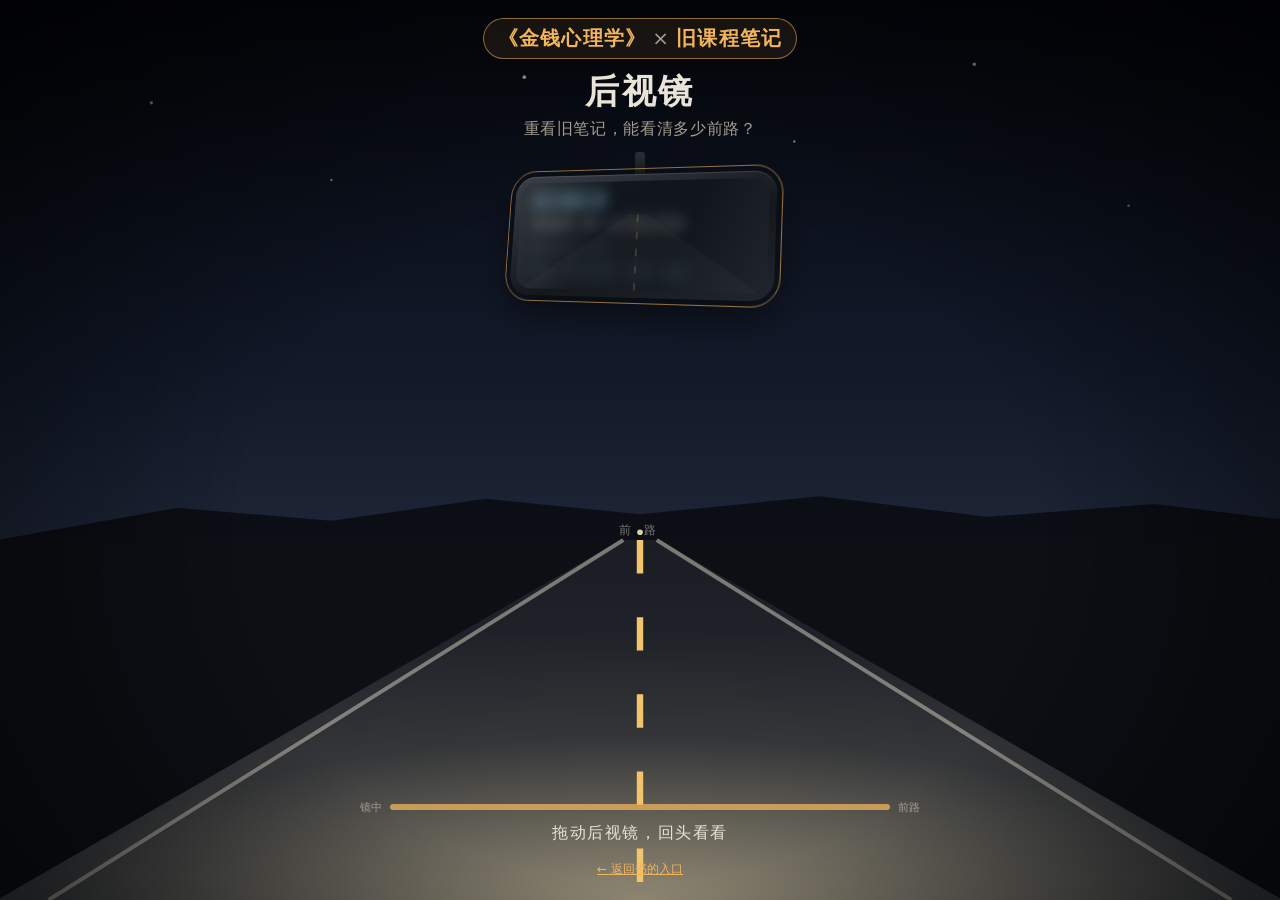
==== rearview.html @ bd825a44 "Publish reading atlas prototype" ====
<!-- File: rearview.html -->
<!DOCTYPE html>
<html lang="zh-CN" class="rearview-page">
<head>
<meta charset="UTF-8">
<meta name="viewport" content="width=device-width, initial-scale=1, viewport-fit=cover">
<title>后视镜｜《金钱心理学》× 旧课程笔记</title>
<style>
  :root {
    --ink: #e9e4d8;
    --ink-dim: #a39d90;
    --amber: #f2b45c;
    --cyan: #8fd3e8;
    --rose: #e79a8f;
    --glass: rgba(20, 26, 34, 0.92);
    --mirror-w: 280px;
    --mirror-h: 124px;
  }

  * {
    box-sizing: border-box;
    margin: 0;
    padding: 0;
  }

  html,
  body {
    height: 100%;
    background: #05070b;
    color: var(--ink);
    font-family: "PingFang SC", "Hiragino Sans GB", "Noto Sans SC", "Microsoft YaHei", system-ui, sans-serif;
    overflow: hidden;
    -webkit-font-smoothing: antialiased;
  }

  .stage {
    position: relative;
    width: 100%;
    height: 100vh;
    height: 100dvh;
    overflow: hidden;
    user-select: none;
    -webkit-user-select: none;
  }

  /* ---------- 夜路 ---------- */
  .road {
    position: absolute;
    inset: 0;
    will-change: filter;
  }

  .road svg {
    width: 100%;
    height: 100%;
    display: block;
  }

  .dash {
    stroke-dasharray: 26 34;
    animation: drive 1.4s linear infinite;
  }

  @keyframes drive {
    to {
      stroke-dashoffset: -60;
    }
  }

  .fog {
    position: absolute;
    inset: 0;
    background:
      radial-gradient(ellipse at 50% 55%, rgba(60, 70, 85, 0.0) 0%, rgba(10, 12, 18, 0.85) 70%),
      linear-gradient(to bottom, rgba(8, 10, 14, 0.6), rgba(8, 10, 14, 0.9));
    opacity: 0;
    pointer-events: none;
  }

  .vignette {
    position: absolute;
    inset: 0;
    pointer-events: none;
    background: radial-gradient(ellipse at 50% 60%, transparent 45%, rgba(0, 0, 0, 0.75) 100%);
  }

  .road-label {
    position: absolute;
    left: 50%;
    top: 58%;
    transform: translateX(-50%);
    font-size: 12px;
    letter-spacing: 0.4em;
    color: rgba(233, 228, 216, 0.55);
    pointer-events: none;
  }

  /* ---------- 标题 ---------- */
  .title {
    position: absolute;
    top: max(18px, env(safe-area-inset-top));
    left: 0;
    right: 0;
    text-align: center;
    padding: 0 16px;
    pointer-events: none;
    z-index: 3;
  }

  .kicker {
    display: inline-block;
    font-size: clamp(15px, 3.6vw, 20px);
    font-weight: 700;
    letter-spacing: 0.06em;
    padding: 6px 14px;
    border: 1px solid rgba(242, 180, 92, 0.55);
    border-radius: 999px;
    color: var(--amber);
    background: rgba(242, 180, 92, 0.08);
  }

  .kicker .x {
    color: var(--ink-dim);
    margin: 0 0.3em;
    font-weight: 400;
  }

  .title h1 {
    margin-top: 10px;
    font-size: clamp(22px, 5.4vw, 34px);
    font-weight: 700;
    letter-spacing: 0.08em;
  }

  .title h1 span {
    display: block;
    margin-top: 4px;
    font-size: clamp(13px, 3.2vw, 16px);
    font-weight: 400;
    letter-spacing: 0.04em;
    color: var(--ink-dim);
  }

  /* ---------- 后视镜 ---------- */
  .mount {
    position: absolute;
    left: 50%;
    top: 0;
    width: var(--mirror-w);
    height: var(--mirror-h);
    margin-left: calc(var(--mirror-w) / -2);
    perspective: 900px;
    z-index: 4;
  }

  .stem {
    position: absolute;
    left: 50%;
    top: -22px;
    width: 10px;
    height: 26px;
    margin-left: -5px;
    background: linear-gradient(#2a2f37, #15181d);
    border-radius: 3px;
  }

  .mirror {
    position: absolute;
    inset: 0;
    border-radius: 22px;
    padding: 7px;
    background: linear-gradient(160deg, #3a3f48, #14171c 60%, #22262d);
    box-shadow:
      0 14px 40px rgba(0, 0, 0, 0.6),
      inset 0 1px 0 rgba(255, 255, 255, 0.12);
    transform-origin: 50% 0%;
    cursor: grab;
    touch-action: none;
    outline: none;
    will-change: transform;
  }

  .mirror:active {
    cursor: grabbing;
  }

  .mirror:focus-visible {
    box-shadow:
      0 0 0 3px rgba(143, 211, 232, 0.7),
      0 14px 40px rgba(0, 0, 0, 0.6);
  }

  .mirror.invite::after {
    content: "";
    position: absolute;
    inset: -6px;
    border-radius: 28px;
    border: 1px solid rgba(242, 180, 92, 0.6);
    animation: halo 2.2s ease-in-out infinite;
    pointer-events: none;
  }

  @keyframes halo {
    0%, 100% {
      opacity: 0.15;
      transform: scale(1);
    }
    50% {
      opacity: 0.85;
      transform: scale(1.04);
    }
  }

  .glass {
    position: relative;
    width: 100%;
    height: 100%;
    border-radius: 16px;
    overflow: hidden;
    background: var(--glass);
  }

  .reflection {
    position: absolute;
    inset: 0;
    opacity: 0.55;
  }

  .reflection svg {
    width: 100%;
    height: 100%;
    display: block;
  }

  .note {
    position: absolute;
    inset: 0;
    padding: 10px 14px;
    display: flex;
    flex-direction: column;
    justify-content: center;
    gap: 6px;
    will-change: filter, opacity;
  }

  .tag {
    display: inline-block;
    align-self: flex-start;
    font-size: 10px;
    line-height: 1;
    letter-spacing: 0.12em;
    padding: 4px 7px;
    border-radius: 4px;
    font-weight: 700;
  }

  .tag.note-tag {
    color: #0d1117;
    background: var(--cyan);
  }

  .tag.judge-tag {
    color: #0d1117;
    background: var(--rose);
  }

  .tag.book-tag {
    color: #0d1117;
    background: var(--amber);
  }

  .note .line1 {
    font-size: 16px;
    font-weight: 700;
    letter-spacing: 0.04em;
  }

  .note .line2 {
    font-size: 10.5px;
    color: var(--ink-dim);
  }

  .chips {
    display: flex;
    flex-wrap: wrap;
    gap: 4px;
  }

  .chips span {
    font-size: 10px;
    padding: 2px 6px;
    border-radius: 999px;
    border: 1px solid rgba(143, 211, 232, 0.5);
    color: var(--cyan);
  }

  .glare {
    position: absolute;
    inset: 0;
    background: linear-gradient(115deg, rgba(255, 255, 255, 0.14) 0%, transparent 35%, transparent 65%, rgba(255, 255, 255, 0.06) 100%);
    pointer-events: none;
  }

  /* ---------- 底部区域 ---------- */
  .dock {
    position: absolute;
    left: 0;
    right: 0;
    bottom: max(16px, env(safe-area-inset-bottom));
    display: flex;
    flex-direction: column;
    align-items: center;
    gap: 10px;
    padding: 0 16px;
    z-index: 5;
    pointer-events: none;
  }

  .card {
    width: min(560px, 100%);
    padding: 12px 14px;
    border-radius: 12px;
    background: rgba(12, 15, 20, 0.78);
    border: 1px solid rgba(255, 255, 255, 0.08);
    backdrop-filter: blur(6px);
    -webkit-backdrop-filter: blur(6px);
    display: flex;
    flex-direction: column;
    gap: 6px;
    opacity: 0;
    transform: translateY(6px);
    transition: opacity 0.35s ease, transform 0.35s ease;
  }

  .card p {
    font-size: clamp(13px, 3.4vw, 15px);
    line-height: 1.6;
  }

  .card small {
    font-size: 11px;
    color: var(--ink-dim);
  }

  .card.show {
    opacity: 1;
    transform: none;
  }

  .controls {
    width: min(560px, 100%);
    display: flex;
    flex-direction: column;
    align-items: center;
    gap: 8px;
  }

  .meter {
    width: 100%;
    display: grid;
    grid-template-columns: auto 1fr auto;
    align-items: center;
    gap: 8px;
    font-size: 11px;
    color: var(--ink-dim);
  }

  .bar {
    position: relative;
    height: 6px;
    border-radius: 999px;
    background: rgba(242, 180, 92, 0.75);
    overflow: hidden;
  }

  .bar i {
    position: absolute;
    left: 0;
    top: 0;
    bottom: 0;
    width: 0%;
    background: var(--cyan);
  }

  .hint {
    font-size: clamp(14px, 3.6vw, 16px);
    letter-spacing: 0.1em;
    color: var(--ink);
    min-height: 1.4em;
    transition: opacity 0.3s;
  }

  .return-link { pointer-events: auto; color: var(--amber); font-size: 12px; padding: 6px 12px; }
  .return-link:focus-visible { outline: 2px solid var(--cyan); outline-offset: 3px; }

  @media (prefers-reduced-motion: reduce) {
    .dash,
    .mirror.invite::after {
      animation: none;
    }
    .card {
      transition: none;
    }
  }
</style>
<link rel="stylesheet" href="mobile.css">
</head>
<body data-page="rearview">
<main class="stage" id="stage">

  <div class="road" id="road" aria-hidden="true">
    <svg viewBox="0 0 1000 700" preserveAspectRatio="xMidYMax slice">
      <defs>
        <linearGradient id="sky" x1="0" y1="0" x2="0" y2="1">
          <stop offset="0" stop-color="#05070d"/>
          <stop offset="0.7" stop-color="#121a2a"/>
          <stop offset="1" stop-color="#1d2536"/>
        </linearGradient>
        <linearGradient id="asphalt" x1="0" y1="0" x2="0" y2="1">
          <stop offset="0" stop-color="#1a1d23"/>
          <stop offset="1" stop-color="#2b2f36"/>
        </linearGradient>
        <radialGradient id="beam" cx="0.5" cy="1" r="0.75">
          <stop offset="0" stop-color="#f6e2b0" stop-opacity="0.5"/>
          <stop offset="0.6" stop-color="#f6e2b0" stop-opacity="0.08"/>
          <stop offset="1" stop-color="#f6e2b0" stop-opacity="0"/>
        </radialGradient>
      </defs>
      <rect width="1000" height="420" fill="url(#sky)"/>
      <g fill="#cfd8e6">
        <circle cx="120" cy="80" r="1.2" opacity="0.7"/>
        <circle cx="260" cy="140" r="1" opacity="0.5"/>
        <circle cx="410" cy="60" r="1.4" opacity="0.8"/>
        <circle cx="620" cy="110" r="1" opacity="0.6"/>
        <circle cx="760" cy="50" r="1.3" opacity="0.7"/>
        <circle cx="880" cy="160" r="1" opacity="0.5"/>
        <circle cx="540" cy="190" r="0.9" opacity="0.4"/>
      </g>
      <path d="M0 420 L140 395 L260 405 L380 388 L500 400 L640 386 L770 402 L900 392 L1000 404 L1000 420 Z" fill="#0b0e14"/>
      <rect y="420" width="1000" height="280" fill="#0c0f14"/>
      <polygon points="485,420 515,420 1000,700 0,700" fill="url(#asphalt)"/>
      <polygon points="485,420 515,420 1000,700 0,700" fill="url(#beam)"/>
      <line x1="487" y1="420" x2="40" y2="700" stroke="#c9c4b8" stroke-width="3" opacity="0.55"/>
      <line x1="513" y1="420" x2="960" y2="700" stroke="#c9c4b8" stroke-width="3" opacity="0.55"/>
      <line class="dash" x1="500" y1="420" x2="500" y2="700" stroke="#f2c46b" stroke-width="5"/>
      <circle cx="500" cy="414" r="2.2" fill="#f7e3b5" opacity="0.9"/>
    </svg>
  </div>
  <div class="fog" id="fog"></div>
  <div class="vignette"></div>
  <div class="road-label" id="roadLabel">前 路</div>

  <header class="title" id="title">
    <div class="kicker">《金钱心理学》<span class="x">×</span>旧课程笔记</div>
    <h1>后视镜<span>重看旧笔记，能看清多少前路？</span></h1>
  </header>

  <div class="mount" id="mount">
    <div class="stem"></div>
    <div class="mirror invite" id="mirror" role="slider" tabindex="0"
         aria-label="后视镜角度：越转向自己，旧笔记越清晰，前路越模糊"
         aria-valuemin="0" aria-valuemax="100" aria-valuenow="0">
      <div class="glass">
        <div class="reflection" aria-hidden="true">
          <svg viewBox="0 0 280 124" preserveAspectRatio="xMidYMid slice">
            <rect width="280" height="124" fill="#0f141c"/>
            <polygon points="130,40 150,40 280,124 0,124" fill="#1b1f26"/>
            <line x1="140" y1="40" x2="140" y2="124" stroke="#6b5a35" stroke-width="2" stroke-dasharray="8 10"/>
          </svg>
        </div>
        <div class="note" id="note">
          <span class="tag note-tag">旧笔记 · 概括</span>
          <div class="line1">准备到 60 分可以开始</div>
          <div class="line2">记录过的选书途径：</div>
          <div class="chips">
            <span>论坛</span>
            <span>电子书应用</span>
            <span>书评</span>
            <span>听书</span>
          </div>
        </div>
        <div class="glare"></div>
      </div>
    </div>
  </div>

  <div class="dock" id="dock">
    <section class="card" id="judge" aria-live="polite">
      <span class="tag judge-tag">我的判断 · 概括</span>
      <p>重看旧笔记时，我认为：某些基本认知仍有用，但过去的具体内容需要谨慎判断。</p>
    </section>
    <section class="card" id="quote" aria-live="polite">
      <span class="tag book-tag">书中观点</span>
      <p>历史有助于校准预期，却不是未来的地图。</p>
      <small>《金钱心理学》观点概括</small>
    </section>
    <div class="controls">
      <div class="meter" aria-hidden="true">
        <span>镜中</span>
        <div class="bar"><i id="barFill"></i></div>
        <span>前路</span>
      </div>
      <p class="hint" id="hint">拖动后视镜，回头看看</p>
    </div>
    <a class="return-link" href="index.html">← 返回书的入口</a>
  </div>

</main>

<script>
/* 本地内容配置：以下均为内容概括。 */
var CONTENT = {
  noteSummary: "准备到 60 分可以开始",
  tools: ["论坛", "电子书应用", "书评", "听书"],
  judgment: "重看旧笔记时，我认为：某些基本认知仍有用，但过去的具体内容需要谨慎判断。",
  bookView: "历史有助于校准预期，却不是未来的地图。"
};

(function () {
  var road = document.getElementById("road");
  var fog = document.getElementById("fog");
  var roadLabel = document.getElementById("roadLabel");
  var title = document.getElementById("title");
  var mount = document.getElementById("mount");
  var mirror = document.getElementById("mirror");
  var note = document.getElementById("note");
  var dock = document.getElementById("dock");
  var judge = document.getElementById("judge");
  var quote = document.getElementById("quote");
  var barFill = document.getElementById("barFill");
  var hint = document.getElementById("hint");

  note.querySelector(".line1").textContent = CONTENT.noteSummary;
  var chips = note.querySelector(".chips");
  chips.textContent = "";
  CONTENT.tools.forEach(function (tool) {
    var chip = document.createElement("span");
    chip.textContent = tool;
    chips.appendChild(chip);
  });
  judge.querySelector("p").textContent = CONTENT.judgment;
  quote.querySelector("p").textContent = CONTENT.bookView;


  var MW = 280;
  var MH = 124;
  var t = 0;
  var baseScale = 1;
  var maxScale = 2;
  var dragging = false;
  var touched = false;
  var startX = 0;
  var startY = 0;
  var startT = 0;
  var keyTimer = null;

  function clamp(v, a, b) {
    return Math.min(b, Math.max(a, v));
  }

  function layout() {
    var vw = document.getElementById("stage").clientWidth;
    var mobile = window.matchMedia("(max-width: 760px)").matches;
    MH = mobile ? 160 : 124;
    var top = title.offsetTop + title.offsetHeight + 34;
    mount.style.top = top + "px";

    baseScale = Math.min(1, (vw * (mobile ? 0.82 : 0.62)) / MW);
    var dockTop = dock.offsetTop;
    var availH = Math.max(MH * baseScale, dockTop - top - 12);
    maxScale = Math.max(baseScale, Math.min(2.2, (vw * 0.94) / MW, availH / MH));
    render();
  }

  function render() {
    var s = baseScale + (maxScale - baseScale) * t;
    var tilt = (1 - t) * 22;
    mirror.style.transform =
      "scale(" + s.toFixed(3) + ") rotateY(" + (-tilt).toFixed(2) + "deg) rotateX(" + ((1 - t) * 8).toFixed(2) + "deg)";

    note.style.filter = "blur(" + ((1 - t) * 6.5).toFixed(2) + "px)";
    note.style.opacity = (0.3 + 0.7 * t).toFixed(3);

    road.style.filter =
      "blur(" + (t * 9).toFixed(2) + "px) brightness(" + (1 - t * 0.55).toFixed(3) + ")";
    fog.style.opacity = (t * 0.85).toFixed(3);
    roadLabel.style.opacity = (0.9 * (1 - t)).toFixed(3);
    roadLabel.style.filter = "blur(" + (t * 5).toFixed(2) + "px)";

    barFill.style.width = (t * 100).toFixed(1) + "%";
    mirror.setAttribute("aria-valuenow", Math.round(t * 100));

    var mid = 1 - Math.abs(t - 0.5) / 0.28;
    judge.classList.toggle("show", mid > 0);
    judge.style.opacity = mid > 0 ? clamp(mid * 1.4, 0, 1).toFixed(3) : "";

    if (!touched) {
      hint.textContent = "拖动后视镜，回头看看";
    } else if (t < 0.18) {
      hint.textContent = "前路清楚，镜中只剩轮廓";
    } else if (t > 0.82) {
      hint.textContent = "旧笔记清楚了，前路却看不清";
    } else {
      hint.textContent = "两边都只看得清一部分";
    }
  }

  function settle() {
    quote.classList.toggle("show", touched && t > 0.04);
  }

  function onDown(e) {
    dragging = true;
    touched = true;
    mirror.classList.remove("invite");
    quote.classList.remove("show");
    startX = e.clientX;
    startY = e.clientY;
    startT = t;
    if (mirror.setPointerCapture) {
      mirror.setPointerCapture(e.pointerId);
    }
  }

  function onMove(e) {
    if (!dragging) return;
    var dx = e.clientX - startX;
    var dy = e.clientY - startY;
    var d = Math.abs(dx) > Math.abs(dy) ? dx : dy;
    var range = Math.max(180, Math.min(window.innerHeight, window.innerWidth) * 0.45);
    t = clamp(startT + d / range, 0, 1);
    render();
  }

  function onUp() {
    if (!dragging) return;
    dragging = false;
    settle();
  }

  mirror.addEventListener("pointerdown", onDown);
  window.addEventListener("pointermove", onMove);
  window.addEventListener("pointerup", onUp);
  window.addEventListener("pointercancel", onUp);

  mirror.addEventListener("keydown", function (e) {
    var step = 0;
    if (e.key === "ArrowRight" || e.key === "ArrowDown") step = 0.05;
    if (e.key === "ArrowLeft" || e.key === "ArrowUp") step = -0.05;
    if (e.key === "Home") { t = 0; step = 0.0001; }
    if (e.key === "End") { t = 1; step = 0.0001; }
    if (!step) return;
    e.preventDefault();
    touched = true;
    mirror.classList.remove("invite");
    quote.classList.remove("show");
    t = clamp(t + (Math.abs(step) < 0.001 ? 0 : step), 0, 1);
    render();
    clearTimeout(keyTimer);
    keyTimer = setTimeout(settle, 450);
  });

  window.addEventListener("resize", layout);
  window.addEventListener("orientationchange", layout);
  layout();
})();
</script>
</body>
</html>
---- mobile.css ----
/* Mobile-only adjustments; no remote dependencies. */
@media (max-width: 760px) {
  :root { --ink-dim: #c5beaf; --ink-faint: #aaa394; }
  body { padding-left: env(safe-area-inset-left, 0px); padding-right: env(safe-area-inset-right, 0px); padding-bottom: env(safe-area-inset-bottom, 0px); }
  .top { flex-wrap: wrap; gap: 10px; }
  .kicker { white-space: normal; line-height: 1.5; }
  .back, .btn, .return-link { min-height: 44px; display: inline-flex; align-items: center; justify-content: center; }
  .opt { min-height: 44px; }
  .btn, .back, .return-link, .opt { touch-action: manipulation; }
  .hint { font-size: 16px; line-height: 1.65; letter-spacing: .02em; }
  .demo, .sub, .setting, .note-tag, .tag, .use-note, .use-state, .ev-sub { font-size: 13px; line-height: 1.6; }
  .note p { font-size: 16px; line-height: 1.75; }
  .lamp, .halo, .floor-shadow, .dash { animation: none; }
  .note, .work, .status, .card { backdrop-filter: none; -webkit-backdrop-filter: none; }
  [data-page="index"] .work { background: rgba(14, 18, 25, .94); }
  [data-page="index"] .mini-note { filter: none; opacity: 1; }
  [data-page="index"] .mini { transform: none; }
  [data-page="index"] .book { animation: none; }
  [data-page="game"] .stage { height: clamp(460px, 68vh, 600px); height: clamp(460px, 68svh, 600px); }
  [data-page="game"] .b-text, [data-page="game"] .todo-text, [data-page="game"] .question { font-size: 16px; line-height: 1.55; }
  [data-page="game"] .face-side { padding: 8px; }
  [data-page="game"] .bubble { padding: 9px; gap: 5px; }
  [data-page="game"] .tag, [data-page="game"] .b-label, [data-page="game"] .tap { font-size: 12px; line-height: 1.45; letter-spacing: .04em; }
  [data-page="buffer"] .status { position: relative; top: auto; background: #0c1016; }
  [data-page="buffer"] .todo-text, [data-page="buffer"] .use-name { font-size: 16px; }
  [data-page="buffer"] .use { min-height: 150px; }
  [data-page="buffer"] .ev-actions { gap: 10px; }
  [data-page="choice"] .log { height: clamp(240px, 38vh, 320px); height: clamp(240px, 38svh, 320px); overscroll-behavior-y: contain; }
  [data-page="choice"] .msg, [data-page="choice"] .draft, [data-page="choice"] .opt { font-size: 16px; line-height: 1.7; }
  [data-page="choice"] .msg.system { font-size: 13px; }
  [data-page="choice"] .pre-status, [data-page="choice"] .st-limit { font-size: 14px; }
  html.rearview-page { height: auto; overflow-y: auto; }
  body[data-page="rearview"] { height: auto; overflow-y: auto; }
  [data-page="rearview"] { --mirror-h: 160px; }
  [data-page="rearview"] .stage { height: max(820px, 100vh); height: max(820px, 100svh); overflow: visible; }
  [data-page="rearview"] .dock { pointer-events: auto; }
  [data-page="rearview"] .card { background: #0c0f14; }
  [data-page="rearview"] .card p { font-size: 16px; line-height: 1.65; }
  [data-page="rearview"] .card small, [data-page="rearview"] .note .line2, [data-page="rearview"] .chips span { font-size: 12px; line-height: 1.5; }
  [data-page="rearview"] .note { padding: 10px 12px; gap: 5px; }
}
@media (max-width: 599px) {
  [data-page="index"] .scene { padding-top: 20px; gap: 24px; }
  [data-page="index"] .book { width: min(220px, 57vw); width: min(220px, 57vw, calc(45svh * 400 / 618)); }
  [data-page="index"] .floor-shadow { margin-top: 12px; height: 10px; }
  [data-page="index"] .caption { margin-top: 8px; }
}
@media (max-width: 359px) {
  [data-page="buffer"] .uses { grid-template-columns: minmax(0, 1fr); }
}
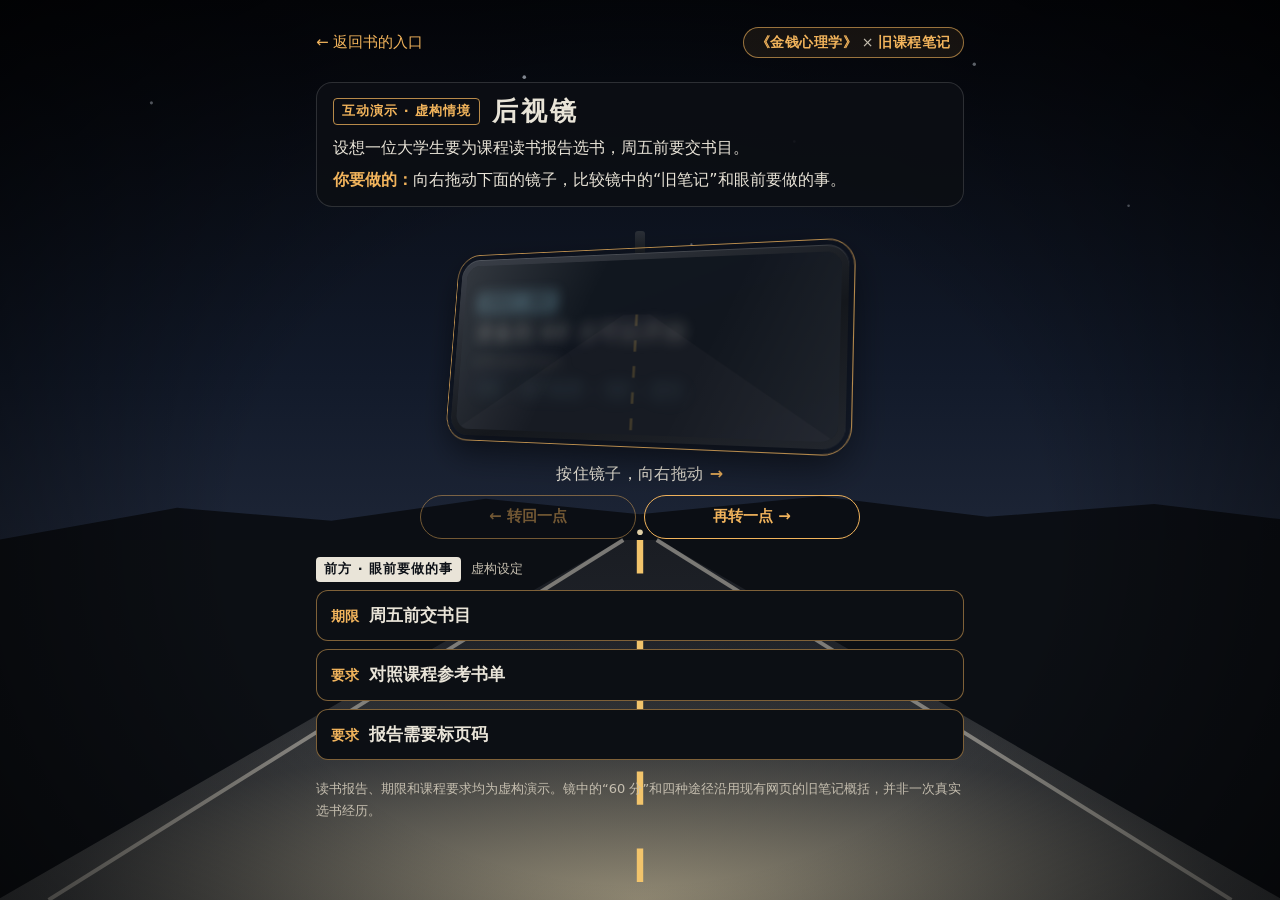
==== commit c118c13b: "Publish refined rearview experience" ====
--- a/rearview.html
+++ b/rearview.html
@@ -1,20 +1,23 @@
-<!-- File: rearview.html -->
 <!DOCTYPE html>
-<html lang="zh-CN" class="rearview-page">
+<html lang="zh-CN">
 <head>
 <meta charset="UTF-8">
 <meta name="viewport" content="width=device-width, initial-scale=1, viewport-fit=cover">
+<meta name="color-scheme" content="dark">
+<meta name="robots" content="noindex">
 <title>后视镜｜《金钱心理学》× 旧课程笔记</title>
 <style>
   :root {
     --ink: #e9e4d8;
-    --ink-dim: #a39d90;
+    --ink-dim: #c5beaf;
     --amber: #f2b45c;
     --cyan: #8fd3e8;
     --rose: #e79a8f;
-    --glass: rgba(20, 26, 34, 0.92);
-    --mirror-w: 280px;
-    --mirror-h: 124px;
+    --panel: #0c0f14;
+    --line: rgba(255, 255, 255, 0.14);
+    --glass: rgba(20, 26, 34, 0.96);
+    --mirror-w: min(100%, 360px);
+    --mirror-h: 168px;
   }
 
   * {
@@ -23,31 +26,43 @@
     padding: 0;
   }
 
-  html,
+  [hidden] {
+    display: none !important;
+  }
+
+  html {
+    background: #05070b;
+    -webkit-text-size-adjust: 100%;
+  }
+
   body {
-    height: 100%;
+    min-height: 100vh;
+    min-height: 100svh;
     background: #05070b;
     color: var(--ink);
     font-family: "PingFang SC", "Hiragino Sans GB", "Noto Sans SC", "Microsoft YaHei", system-ui, sans-serif;
+    line-height: 1.6;
+    -webkit-font-smoothing: antialiased;
+    overflow-x: hidden;
+  }
+
+  .sr-only {
+    position: absolute;
+    width: 1px;
+    height: 1px;
+    margin: -1px;
     overflow: hidden;
-    -webkit-font-smoothing: antialiased;
-  }
-
-  .stage {
-    position: relative;
-    width: 100%;
-    height: 100vh;
-    height: 100dvh;
-    overflow: hidden;
-    user-select: none;
-    -webkit-user-select: none;
-  }
-
-  /* ---------- 夜路 ---------- */
+    clip: rect(0 0 0 0);
+    clip-path: inset(50%);
+    white-space: nowrap;
+  }
+
+  /* ---------- 夜路（固定背景） ---------- */
   .road {
-    position: absolute;
+    position: fixed;
     inset: 0;
-    will-change: filter;
+    z-index: 0;
+    pointer-events: none;
   }
 
   .road svg {
@@ -58,7 +73,6 @@
 
   .dash {
     stroke-dasharray: 26 34;
-    animation: drive 1.4s linear infinite;
   }
 
   @keyframes drive {
@@ -68,52 +82,71 @@
   }
 
   .fog {
-    position: absolute;
+    position: fixed;
     inset: 0;
-    background:
-      radial-gradient(ellipse at 50% 55%, rgba(60, 70, 85, 0.0) 0%, rgba(10, 12, 18, 0.85) 70%),
-      linear-gradient(to bottom, rgba(8, 10, 14, 0.6), rgba(8, 10, 14, 0.9));
+    z-index: 0;
     opacity: 0;
     pointer-events: none;
+    background:
+      radial-gradient(ellipse at 50% 55%, rgba(60, 70, 85, 0) 0%, rgba(10, 12, 18, 0.85) 70%),
+      linear-gradient(to bottom, rgba(8, 10, 14, 0.6), rgba(8, 10, 14, 0.9));
   }
 
   .vignette {
-    position: absolute;
+    position: fixed;
     inset: 0;
+    z-index: 0;
     pointer-events: none;
     background: radial-gradient(ellipse at 50% 60%, transparent 45%, rgba(0, 0, 0, 0.75) 100%);
   }
 
-  .road-label {
-    position: absolute;
-    left: 50%;
-    top: 58%;
-    transform: translateX(-50%);
-    font-size: 12px;
-    letter-spacing: 0.4em;
-    color: rgba(233, 228, 216, 0.55);
-    pointer-events: none;
-  }
-
-  /* ---------- 标题 ---------- */
-  .title {
-    position: absolute;
-    top: max(18px, env(safe-area-inset-top));
-    left: 0;
-    right: 0;
-    text-align: center;
-    padding: 0 16px;
-    pointer-events: none;
-    z-index: 3;
+  /* ---------- 页面骨架 ---------- */
+  .page {
+    position: relative;
+    z-index: 1;
+    width: min(680px, 100%);
+    margin: 0 auto;
+    padding:
+      max(8px, env(safe-area-inset-top))
+      max(16px, env(safe-area-inset-right))
+      max(36px, env(safe-area-inset-bottom))
+      max(16px, env(safe-area-inset-left));
+    display: flex;
+    flex-direction: column;
+    gap: 14px;
+  }
+
+  .top {
+    display: flex;
+    flex-wrap: wrap;
+    align-items: center;
+    justify-content: space-between;
+    gap: 4px 10px;
+  }
+
+  .back {
+    display: inline-flex;
+    align-items: center;
+    min-height: 44px;
+    padding: 0 12px;
+    margin-left: -12px;
+    color: var(--amber);
+    font-size: 15px;
+    text-decoration: none;
+    touch-action: manipulation;
+  }
+
+  .back:hover {
+    text-decoration: underline;
   }
 
   .kicker {
-    display: inline-block;
-    font-size: clamp(15px, 3.6vw, 20px);
+    font-size: 14px;
     font-weight: 700;
-    letter-spacing: 0.06em;
-    padding: 6px 14px;
-    border: 1px solid rgba(242, 180, 92, 0.55);
+    line-height: 1.5;
+    letter-spacing: 0.04em;
+    padding: 4px 12px;
+    border: 1px solid rgba(242, 180, 92, 0.6);
     border-radius: 999px;
     color: var(--amber);
     background: rgba(242, 180, 92, 0.08);
@@ -125,32 +158,85 @@
     font-weight: 400;
   }
 
-  .title h1 {
-    margin-top: 10px;
-    font-size: clamp(22px, 5.4vw, 34px);
+  a:focus-visible,
+  .btn:focus-visible {
+    outline: 3px solid var(--cyan);
+    outline-offset: 3px;
+  }
+
+  /* ---------- 标签 ---------- */
+  .tag {
+    display: inline-block;
+    font-size: 13px;
+    line-height: 1.3;
+    letter-spacing: 0.08em;
+    padding: 4px 8px;
+    border-radius: 4px;
     font-weight: 700;
-    letter-spacing: 0.08em;
-  }
-
-  .title h1 span {
-    display: block;
-    margin-top: 4px;
-    font-size: clamp(13px, 3.2vw, 16px);
-    font-weight: 400;
-    letter-spacing: 0.04em;
-    color: var(--ink-dim);
+    color: #0d1117;
+  }
+
+  .tag-note { background: var(--cyan); }
+  .tag-book { background: var(--amber); }
+  .tag-mine { background: var(--rose); }
+  .tag-front { background: var(--ink); }
+
+  .tag-demo {
+    background: transparent;
+    color: var(--amber);
+    border: 1px solid rgba(242, 180, 92, 0.75);
+  }
+
+  .tags {
+    display: flex;
+    flex-wrap: wrap;
+    gap: 6px;
+  }
+
+  /* ---------- 开场 ---------- */
+  .intro {
+    display: grid;
+    gap: 6px;
+    padding: 12px 16px;
+    border-radius: 16px;
+    background: rgba(12, 15, 20, 0.92);
+    border: 1px solid var(--line);
+  }
+
+  .intro-row {
+    display: flex;
+    flex-wrap: wrap;
+    align-items: center;
+    gap: 6px 12px;
+  }
+
+  .intro h1 {
+    font-size: 26px;
+    line-height: 1.3;
+    letter-spacing: 0.1em;
+  }
+
+  .intro p {
+    font-size: 16px;
+    line-height: 1.65;
+  }
+
+  .intro .task strong {
+    color: var(--amber);
   }
 
   /* ---------- 后视镜 ---------- */
+  .rear {
+    display: grid;
+    gap: 8px;
+    justify-items: center;
+  }
+
   .mount {
-    position: absolute;
-    left: 50%;
-    top: 0;
+    position: relative;
     width: var(--mirror-w);
-    height: var(--mirror-h);
-    margin-left: calc(var(--mirror-w) / -2);
+    margin-top: 28px;
     perspective: 900px;
-    z-index: 4;
   }
 
   .stem {
@@ -164,30 +250,45 @@
     border-radius: 3px;
   }
 
-  .mirror {
+  .sr-slider {
     position: absolute;
     inset: 0;
+    z-index: 5;
+    width: 100%;
+    height: 100%;
+    margin: 0;
+    opacity: 0;
+    pointer-events: none;
+  }
+
+  .mirror {
+    position: relative;
+    display: flex;
+    min-height: var(--mirror-h);
+    padding: 7px;
     border-radius: 22px;
-    padding: 7px;
     background: linear-gradient(160deg, #3a3f48, #14171c 60%, #22262d);
     box-shadow:
       0 14px 40px rgba(0, 0, 0, 0.6),
       inset 0 1px 0 rgba(255, 255, 255, 0.12);
     transform-origin: 50% 0%;
     cursor: grab;
-    touch-action: none;
-    outline: none;
-    will-change: transform;
+    touch-action: pan-y;
+    user-select: none;
+    -webkit-user-select: none;
   }
 
   .mirror:active {
     cursor: grabbing;
   }
 
-  .mirror:focus-visible {
-    box-shadow:
-      0 0 0 3px rgba(143, 211, 232, 0.7),
-      0 14px 40px rgba(0, 0, 0, 0.6);
+  .mirror.locked {
+    cursor: default;
+  }
+
+  .mount.is-focus .mirror {
+    outline: 3px solid var(--cyan);
+    outline-offset: 4px;
   }
 
   .mirror.invite::after {
@@ -195,26 +296,27 @@
     position: absolute;
     inset: -6px;
     border-radius: 28px;
-    border: 1px solid rgba(242, 180, 92, 0.6);
-    animation: halo 2.2s ease-in-out infinite;
+    border: 1px solid rgba(242, 180, 92, 0.75);
     pointer-events: none;
   }
 
   @keyframes halo {
     0%, 100% {
-      opacity: 0.15;
+      opacity: 0.25;
       transform: scale(1);
     }
     50% {
-      opacity: 0.85;
-      transform: scale(1.04);
+      opacity: 0.9;
+      transform: scale(1.03);
     }
   }
 
   .glass {
     position: relative;
-    width: 100%;
-    height: 100%;
+    flex: 1;
+    display: flex;
+    flex-direction: column;
+    justify-content: center;
     border-radius: 16px;
     overflow: hidden;
     background: var(--glass);
@@ -223,7 +325,7 @@
   .reflection {
     position: absolute;
     inset: 0;
-    opacity: 0.55;
+    opacity: 0.5;
   }
 
   .reflection svg {
@@ -233,64 +335,48 @@
   }
 
   .note {
-    position: absolute;
-    inset: 0;
-    padding: 10px 14px;
+    position: relative;
     display: flex;
     flex-direction: column;
-    justify-content: center;
     gap: 6px;
-    will-change: filter, opacity;
-  }
-
-  .tag {
-    display: inline-block;
+    padding: 12px 16px;
+  }
+
+  .note .tag {
     align-self: flex-start;
-    font-size: 10px;
-    line-height: 1;
-    letter-spacing: 0.12em;
-    padding: 4px 7px;
-    border-radius: 4px;
+  }
+
+  .note .line1 {
+    font-size: clamp(19px, 5.6vw, 24px);
     font-weight: 700;
-  }
-
-  .tag.note-tag {
-    color: #0d1117;
-    background: var(--cyan);
-  }
-
-  .tag.judge-tag {
-    color: #0d1117;
-    background: var(--rose);
-  }
-
-  .tag.book-tag {
-    color: #0d1117;
-    background: var(--amber);
-  }
-
-  .note .line1 {
-    font-size: 16px;
-    font-weight: 700;
+    line-height: 1.35;
     letter-spacing: 0.04em;
   }
 
   .note .line2 {
-    font-size: 10.5px;
+    font-size: 14px;
+    line-height: 1.5;
     color: var(--ink-dim);
+  }
+
+  .group {
+    display: flex;
+    flex-direction: column;
+    gap: 6px;
   }
 
   .chips {
     display: flex;
     flex-wrap: wrap;
-    gap: 4px;
+    gap: 6px;
   }
 
   .chips span {
-    font-size: 10px;
-    padding: 2px 6px;
+    font-size: 14px;
+    line-height: 1.4;
+    padding: 3px 10px;
     border-radius: 999px;
-    border: 1px solid rgba(143, 211, 232, 0.5);
+    border: 1px solid rgba(143, 211, 232, 0.6);
     color: var(--cyan);
   }
 
@@ -301,369 +387,800 @@
     pointer-events: none;
   }
 
-  /* ---------- 底部区域 ---------- */
-  .dock {
-    position: absolute;
-    left: 0;
-    right: 0;
-    bottom: max(16px, env(safe-area-inset-bottom));
+  /* ---------- 动作区 ---------- */
+
+  .slot {
+    width: min(100%, 440px);
+    min-height: 78px;
+    text-align: center;
+  }
+
+  .slot > [data-for] {
+    display: none;
+    gap: 8px;
+  }
+
+  .slot[data-state="hint"] > [data-for="hint"],
+  .slot[data-state="ready"] > [data-for="ready"],
+  .slot[data-state="done"] > [data-for="done"] {
+    display: grid;
+  }
+
+  .hint {
+    font-size: 16px;
+    line-height: 1.65;
+    letter-spacing: 0.02em;
+    color: var(--ink);
+  }
+
+  .arrow {
+    display: inline-block;
+    margin-left: 0.4em;
+    color: var(--amber);
+    font-weight: 700;
+  }
+
+  @keyframes nudge {
+    0%, 100% {
+      transform: translateX(0);
+    }
+    50% {
+      transform: translateX(6px);
+    }
+  }
+
+  .steps,
+  .btn-row {
+    display: grid;
+    grid-template-columns: 1fr 1fr;
+    gap: 8px;
+  }
+
+  .btn {
+    display: inline-flex;
+    align-items: center;
+    justify-content: center;
+    min-height: 44px;
+    padding: 0 16px;
+    border-radius: 999px;
+    border: 1px solid var(--amber);
+    background: transparent;
+    color: var(--amber);
+    font: inherit;
+    font-size: 15px;
+    font-weight: 700;
+    line-height: 1.3;
+    cursor: pointer;
+    touch-action: manipulation;
+    text-decoration: none;
+  }
+
+  .btn.primary {
+    min-height: 48px;
+    background: var(--amber);
+    color: #0d1117;
+    font-size: 16px;
+  }
+
+  .btn[aria-disabled="true"] {
+    opacity: 0.45;
+    cursor: default;
+  }
+
+  /* ---------- 前方：眼前要做的事 ---------- */
+  .front {
+    display: grid;
+    gap: 8px;
+  }
+
+  .front-head {
     display: flex;
-    flex-direction: column;
+    flex-wrap: wrap;
     align-items: center;
+    gap: 6px 10px;
+  }
+
+  .front-sub {
+    font-size: 13px;
+    color: var(--ink-dim);
+  }
+
+  .front-list {
+    list-style: none;
+    display: grid;
+    gap: 8px;
+  }
+
+  .sign {
+    display: flex;
+    align-items: baseline;
     gap: 10px;
-    padding: 0 16px;
-    z-index: 5;
-    pointer-events: none;
-  }
-
-  .card {
-    width: min(560px, 100%);
     padding: 12px 14px;
     border-radius: 12px;
-    background: rgba(12, 15, 20, 0.78);
-    border: 1px solid rgba(255, 255, 255, 0.08);
-    backdrop-filter: blur(6px);
-    -webkit-backdrop-filter: blur(6px);
-    display: flex;
-    flex-direction: column;
+    background: var(--panel);
+    border: 1px solid rgba(242, 180, 92, 0.5);
+  }
+
+  .sign-k {
+    flex: none;
+    font-size: 14px;
+    font-weight: 700;
+    color: var(--amber);
+  }
+
+  .sign-v {
+    font-size: 17px;
+    font-weight: 700;
+    line-height: 1.5;
+  }
+
+  .fine {
+    font-size: 13px;
+    line-height: 1.7;
+    color: var(--ink-dim);
+  }
+
+  /* ---------- 回正之后 ---------- */
+  .after {
+    display: grid;
+    gap: 14px;
+    padding-top: 6px;
+  }
+
+  @keyframes rise {
+    from {
+      opacity: 0;
+      transform: translateY(8px);
+    }
+    to {
+      opacity: 1;
+      transform: none;
+    }
+  }
+
+  .after h2 {
+    font-size: 22px;
+    line-height: 1.4;
+    letter-spacing: 0.06em;
+  }
+
+  .after:focus,
+  .after h2:focus {
+    outline: none;
+  }
+
+  .lead {
+    font-size: 16px;
+    line-height: 1.7;
+    color: var(--ink-dim);
+  }
+
+  .panel {
+    display: grid;
+    gap: 8px;
+    padding: 14px 16px;
+    border-radius: 14px;
+    background: var(--panel);
+    border: 1px solid var(--line);
+    border-left-width: 4px;
+  }
+
+  .panel.p-note { border-left-color: var(--cyan); }
+  .panel.p-book { border-left-color: var(--amber); }
+  .panel.p-mine { border-left-color: var(--rose); }
+
+  .panel h3 {
+    font-size: 18px;
+    line-height: 1.5;
+  }
+
+  .panel p {
+    font-size: 16px;
+    line-height: 1.7;
+  }
+
+  .panel .quote {
+    font-size: 19px;
+    font-weight: 700;
+    line-height: 1.6;
+  }
+
+  .panel .meta {
+    font-size: 13px;
+    line-height: 1.7;
+    color: var(--ink-dim);
+  }
+
+  .routes {
+    list-style: none;
+    display: grid;
+    gap: 8px;
+  }
+
+  .route {
+    display: grid;
     gap: 6px;
-    opacity: 0;
-    transform: translateY(6px);
-    transition: opacity 0.35s ease, transform 0.35s ease;
-  }
-
-  .card p {
-    font-size: clamp(13px, 3.4vw, 15px);
-    line-height: 1.6;
-  }
-
-  .card small {
-    font-size: 11px;
-    color: var(--ink-dim);
-  }
-
-  .card.show {
-    opacity: 1;
-    transform: none;
-  }
-
-  .controls {
-    width: min(560px, 100%);
-    display: flex;
-    flex-direction: column;
-    align-items: center;
+    padding: 12px 14px;
+    border-radius: 12px;
+    background: #10151c;
+    border: 1px solid rgba(143, 211, 232, 0.4);
+  }
+
+  .route strong {
+    justify-self: start;
+    font-size: 14px;
+    line-height: 1.4;
+    padding: 2px 10px;
+    border-radius: 999px;
+    border: 1px solid rgba(143, 211, 232, 0.6);
+    color: var(--cyan);
+  }
+
+  .end-actions {
+    display: grid;
     gap: 8px;
-  }
-
-  .meter {
-    width: 100%;
-    display: grid;
-    grid-template-columns: auto 1fr auto;
-    align-items: center;
-    gap: 8px;
-    font-size: 11px;
-    color: var(--ink-dim);
-  }
-
-  .bar {
-    position: relative;
-    height: 6px;
-    border-radius: 999px;
-    background: rgba(242, 180, 92, 0.75);
-    overflow: hidden;
-  }
-
-  .bar i {
-    position: absolute;
-    left: 0;
-    top: 0;
-    bottom: 0;
-    width: 0%;
-    background: var(--cyan);
-  }
-
-  .hint {
-    font-size: clamp(14px, 3.6vw, 16px);
-    letter-spacing: 0.1em;
-    color: var(--ink);
-    min-height: 1.4em;
-    transition: opacity 0.3s;
-  }
-
-  .return-link { pointer-events: auto; color: var(--amber); font-size: 12px; padding: 6px 12px; }
-  .return-link:focus-visible { outline: 2px solid var(--cyan); outline-offset: 3px; }
-
-  @media (prefers-reduced-motion: reduce) {
-    .dash,
+    justify-items: start;
+  }
+
+  /* ---------- 较矮的手机竖屏：优先让镜子与前方要求靠近 ---------- */
+  @media (max-width: 480px) and (max-height: 740px) {
+    :root { --mirror-h: 140px; }
+
+    .page { gap: 8px; }
+    .back { font-size: 14px; }
+    .kicker { font-size: 12px; padding: 3px 8px; }
+
+    .intro { gap: 3px; padding: 8px 12px; }
+    .intro h1 { font-size: 22px; }
+    .intro p { font-size: 14px; line-height: 1.4; }
+    .intro .tag { font-size: 12px; }
+
+    .rear { gap: 5px; }
+    .mount { margin-top: 14px; }
+    .note { gap: 4px; padding: 8px 12px; }
+    .note .line1 { font-size: 19px; }
+    .note .line2 { font-size: 13px; }
+    .group, .chips { gap: 4px; }
+    .chips span { font-size: 13px; padding: 2px 7px; }
+
+    .slot { min-height: 72px; }
+    .slot > [data-for] { gap: 5px; }
+    .hint { font-size: 14px; line-height: 1.4; }
+
+    .front { gap: 4px; }
+    .front-list { gap: 4px; }
+    .sign { padding: 6px 10px; }
+    .sign-v { font-size: 15px; line-height: 1.4; }
+  }
+
+  /* ---------- 桌面略放大 ---------- */
+  @media (min-width: 761px) {
+    :root {
+      --mirror-w: min(100%, 440px);
+      --mirror-h: 200px;
+    }
+
+    .page {
+      padding-top: 20px;
+      gap: 18px;
+    }
+
+    .note .line1 {
+      font-size: 24px;
+    }
+  }
+
+  /* ---------- 动效：仅在允许动态时启用 ---------- */
+  @media (min-width: 761px) and (prefers-reduced-motion: no-preference) {
+    .dash {
+      animation: drive 1.4s linear infinite;
+    }
+  }
+
+  @media (prefers-reduced-motion: no-preference) {
     .mirror.invite::after {
-      animation: none;
-    }
-    .card {
-      transition: none;
+      animation: halo 2.2s ease-in-out infinite;
+    }
+
+    .arrow {
+      animation: nudge 1.4s ease-in-out infinite;
+    }
+
+    .after {
+      animation: rise 0.5s ease both;
     }
   }
 </style>
-<link rel="stylesheet" href="mobile.css">
+<noscript>
+  <style>
+    [hidden] { display: grid !important; }
+    .slot { display: none; }
+  </style>
+</noscript>
 </head>
-<body data-page="rearview">
-<main class="stage" id="stage">
-
-  <div class="road" id="road" aria-hidden="true">
-    <svg viewBox="0 0 1000 700" preserveAspectRatio="xMidYMax slice">
-      <defs>
-        <linearGradient id="sky" x1="0" y1="0" x2="0" y2="1">
-          <stop offset="0" stop-color="#05070d"/>
-          <stop offset="0.7" stop-color="#121a2a"/>
-          <stop offset="1" stop-color="#1d2536"/>
-        </linearGradient>
-        <linearGradient id="asphalt" x1="0" y1="0" x2="0" y2="1">
-          <stop offset="0" stop-color="#1a1d23"/>
-          <stop offset="1" stop-color="#2b2f36"/>
-        </linearGradient>
-        <radialGradient id="beam" cx="0.5" cy="1" r="0.75">
-          <stop offset="0" stop-color="#f6e2b0" stop-opacity="0.5"/>
-          <stop offset="0.6" stop-color="#f6e2b0" stop-opacity="0.08"/>
-          <stop offset="1" stop-color="#f6e2b0" stop-opacity="0"/>
-        </radialGradient>
-      </defs>
-      <rect width="1000" height="420" fill="url(#sky)"/>
-      <g fill="#cfd8e6">
-        <circle cx="120" cy="80" r="1.2" opacity="0.7"/>
-        <circle cx="260" cy="140" r="1" opacity="0.5"/>
-        <circle cx="410" cy="60" r="1.4" opacity="0.8"/>
-        <circle cx="620" cy="110" r="1" opacity="0.6"/>
-        <circle cx="760" cy="50" r="1.3" opacity="0.7"/>
-        <circle cx="880" cy="160" r="1" opacity="0.5"/>
-        <circle cx="540" cy="190" r="0.9" opacity="0.4"/>
-      </g>
-      <path d="M0 420 L140 395 L260 405 L380 388 L500 400 L640 386 L770 402 L900 392 L1000 404 L1000 420 Z" fill="#0b0e14"/>
-      <rect y="420" width="1000" height="280" fill="#0c0f14"/>
-      <polygon points="485,420 515,420 1000,700 0,700" fill="url(#asphalt)"/>
-      <polygon points="485,420 515,420 1000,700 0,700" fill="url(#beam)"/>
-      <line x1="487" y1="420" x2="40" y2="700" stroke="#c9c4b8" stroke-width="3" opacity="0.55"/>
-      <line x1="513" y1="420" x2="960" y2="700" stroke="#c9c4b8" stroke-width="3" opacity="0.55"/>
-      <line class="dash" x1="500" y1="420" x2="500" y2="700" stroke="#f2c46b" stroke-width="5"/>
-      <circle cx="500" cy="414" r="2.2" fill="#f7e3b5" opacity="0.9"/>
-    </svg>
+<body>
+
+<div class="road" id="road" aria-hidden="true">
+  <svg viewBox="0 0 1000 700" preserveAspectRatio="xMidYMax slice">
+    <defs>
+      <linearGradient id="sky" x1="0" y1="0" x2="0" y2="1">
+        <stop offset="0" stop-color="#05070d"/>
+        <stop offset="0.7" stop-color="#121a2a"/>
+        <stop offset="1" stop-color="#1d2536"/>
+      </linearGradient>
+      <linearGradient id="asphalt" x1="0" y1="0" x2="0" y2="1">
+        <stop offset="0" stop-color="#1a1d23"/>
+        <stop offset="1" stop-color="#2b2f36"/>
+      </linearGradient>
+      <radialGradient id="beam" cx="0.5" cy="1" r="0.75">
+        <stop offset="0" stop-color="#f6e2b0" stop-opacity="0.5"/>
+        <stop offset="0.6" stop-color="#f6e2b0" stop-opacity="0.08"/>
+        <stop offset="1" stop-color="#f6e2b0" stop-opacity="0"/>
+      </radialGradient>
+    </defs>
+    <rect width="1000" height="420" fill="url(#sky)"/>
+    <g fill="#cfd8e6">
+      <circle cx="120" cy="80" r="1.2" opacity="0.7"/>
+      <circle cx="260" cy="140" r="1" opacity="0.5"/>
+      <circle cx="410" cy="60" r="1.4" opacity="0.8"/>
+      <circle cx="620" cy="110" r="1" opacity="0.6"/>
+      <circle cx="760" cy="50" r="1.3" opacity="0.7"/>
+      <circle cx="880" cy="160" r="1" opacity="0.5"/>
+      <circle cx="540" cy="190" r="0.9" opacity="0.4"/>
+    </g>
+    <path d="M0 420 L140 395 L260 405 L380 388 L500 400 L640 386 L770 402 L900 392 L1000 404 L1000 420 Z" fill="#0b0e14"/>
+    <rect y="420" width="1000" height="280" fill="#0c0f14"/>
+    <polygon points="485,420 515,420 1000,700 0,700" fill="url(#asphalt)"/>
+    <polygon points="485,420 515,420 1000,700 0,700" fill="url(#beam)"/>
+    <line x1="487" y1="420" x2="40" y2="700" stroke="#c9c4b8" stroke-width="3" opacity="0.55"/>
+    <line x1="513" y1="420" x2="960" y2="700" stroke="#c9c4b8" stroke-width="3" opacity="0.55"/>
+    <line class="dash" x1="500" y1="420" x2="500" y2="700" stroke="#f2c46b" stroke-width="5"/>
+    <circle cx="500" cy="414" r="2.2" fill="#f7e3b5" opacity="0.9"/>
+  </svg>
+</div>
+<div class="fog" id="fog" aria-hidden="true"></div>
+<div class="vignette" aria-hidden="true"></div>
+
+<main class="page" id="page">
+
+  <div class="top">
+    <a class="back" href="index.html">← 返回书的入口</a>
+    <span class="kicker">《金钱心理学》<span class="x">×</span>旧课程笔记</span>
   </div>
-  <div class="fog" id="fog"></div>
-  <div class="vignette"></div>
-  <div class="road-label" id="roadLabel">前 路</div>
-
-  <header class="title" id="title">
-    <div class="kicker">《金钱心理学》<span class="x">×</span>旧课程笔记</div>
-    <h1>后视镜<span>重看旧笔记，能看清多少前路？</span></h1>
-  </header>
-
-  <div class="mount" id="mount">
-    <div class="stem"></div>
-    <div class="mirror invite" id="mirror" role="slider" tabindex="0"
-         aria-label="后视镜角度：越转向自己，旧笔记越清晰，前路越模糊"
-         aria-valuemin="0" aria-valuemax="100" aria-valuenow="0">
-      <div class="glass">
-        <div class="reflection" aria-hidden="true">
-          <svg viewBox="0 0 280 124" preserveAspectRatio="xMidYMid slice">
-            <rect width="280" height="124" fill="#0f141c"/>
-            <polygon points="130,40 150,40 280,124 0,124" fill="#1b1f26"/>
-            <line x1="140" y1="40" x2="140" y2="124" stroke="#6b5a35" stroke-width="2" stroke-dasharray="8 10"/>
-          </svg>
+
+  <section class="intro" aria-labelledby="title">
+    <div class="intro-row">
+      <span class="tag tag-demo">互动演示 · 虚构情境</span>
+      <h1 id="title">后视镜</h1>
+    </div>
+    <p>设想一位大学生要为课程读书报告选书，周五前要交书目。</p>
+    <p class="task"><strong>你要做的：</strong>向右拖动下面的镜子，比较镜中的“旧笔记”和眼前要做的事。</p>
+  </section>
+
+  <section class="rear" aria-label="后视镜与操作提示">
+    <div class="mount" id="mount">
+      <div class="stem" aria-hidden="true"></div>
+      <input class="sr-slider" id="slider" type="range" min="0" max="100" step="5" value="0"
+             aria-label="后视镜角度（演示控件）：向右转，镜中的旧笔记更清楚，前方的要求更模糊">
+      <div class="mirror invite" id="mirror" role="group" aria-label="后视镜，可以向右拖动">
+        <div class="glass">
+          <div class="reflection" aria-hidden="true">
+            <svg viewBox="0 0 280 124" preserveAspectRatio="xMidYMid slice">
+              <rect width="280" height="124" fill="#0f141c"/>
+              <polygon points="130,40 150,40 280,124 0,124" fill="#1b1f26"/>
+              <line x1="140" y1="40" x2="140" y2="124" stroke="#6b5a35" stroke-width="2" stroke-dasharray="8 10"/>
+            </svg>
+          </div>
+          <div class="note">
+            <div class="group" id="principleGroup">
+              <span class="tag tag-note">旧笔记 · 概括</span>
+              <div class="line1">准备到 60 分可以开始</div>
+            </div>
+            <div class="group" id="routesGroup">
+              <div class="line2">记录过的选书途径：</div>
+              <div class="chips">
+                <span>论坛</span>
+                <span>电子书应用</span>
+                <span>书评</span>
+                <span>听书</span>
+              </div>
+            </div>
+          </div>
+          <div class="glare"></div>
         </div>
-        <div class="note" id="note">
-          <span class="tag note-tag">旧笔记 · 概括</span>
-          <div class="line1">准备到 60 分可以开始</div>
-          <div class="line2">记录过的选书途径：</div>
-          <div class="chips">
-            <span>论坛</span>
-            <span>电子书应用</span>
-            <span>书评</span>
-            <span>听书</span>
-          </div>
-        </div>
-        <div class="glare"></div>
       </div>
     </div>
-  </div>
-
-  <div class="dock" id="dock">
-    <section class="card" id="judge" aria-live="polite">
-      <span class="tag judge-tag">我的判断 · 概括</span>
-      <p>重看旧笔记时，我认为：某些基本认知仍有用，但过去的具体内容需要谨慎判断。</p>
-    </section>
-    <section class="card" id="quote" aria-live="polite">
-      <span class="tag book-tag">书中观点</span>
-      <p>历史有助于校准预期，却不是未来的地图。</p>
-      <small>《金钱心理学》观点概括</small>
-    </section>
-    <div class="controls">
-      <div class="meter" aria-hidden="true">
-        <span>镜中</span>
-        <div class="bar"><i id="barFill"></i></div>
-        <span>前路</span>
+
+    <div class="slot" id="slot" data-state="hint">
+      <div data-for="hint">
+        <p class="hint"><span id="hintText">按住镜子，向右拖动</span><span class="arrow" id="arrow" aria-hidden="true">→</span></p>
+        <div class="steps" role="group" aria-label="不想拖动时，也可以点按钮转动镜子">
+          <button type="button" class="btn" id="lessBtn" aria-disabled="true">← 转回一点</button>
+          <button type="button" class="btn" id="moreBtn">再转一点 →</button>
+        </div>
       </div>
-      <p class="hint" id="hint">拖动后视镜，回头看看</p>
+      <div data-for="ready">
+        <p class="hint">旧笔记都看清了。慢慢读，读完再点按钮，镜子不会自动回正。</p>
+        <button type="button" class="btn primary" id="returnBtn">回到前路</button>
+      </div>
+      <div data-for="done">
+        <p class="hint">镜子已回正，前方的要求重新清楚了。</p>
+        <div class="btn-row">
+          <button type="button" class="btn primary" id="seeBtn">看对照结果 ↓</button>
+          <button type="button" class="btn" id="replayBtn">再看一次</button>
+        </div>
+      </div>
     </div>
-    <a class="return-link" href="index.html">← 返回书的入口</a>
-  </div>
+  </section>
+
+  <section class="front" aria-labelledby="frontTitle">
+    <div class="front-head">
+      <h2 class="tag tag-front" id="frontTitle">前方 · 眼前要做的事</h2>
+      <span class="front-sub">虚构设定</span>
+    </div>
+    <ul class="front-list" id="frontList">
+      <li class="sign"><span class="sign-k">期限</span><span class="sign-v">周五前交书目</span></li>
+      <li class="sign"><span class="sign-k">要求</span><span class="sign-v">对照课程参考书单</span></li>
+      <li class="sign"><span class="sign-k">要求</span><span class="sign-v">报告需要标页码</span></li>
+    </ul>
+  </section>
+
+  <p class="fine">
+    读书报告、期限和课程要求均为虚构演示。镜中的“60 分”和四种途径沿用现有网页的旧笔记概括，并非一次真实选书经历。
+  </p>
+
+  <section class="after" id="after" aria-labelledby="afterTitle" hidden>
+    <h2 id="afterTitle" tabindex="-1">回到前路之后</h2>
+    <p class="lead">眼前的要求重新清楚了。把镜中的旧笔记放到它们旁边，看一看：</p>
+
+    <article class="panel p-note">
+      <div class="tags">
+        <span class="tag tag-note">旧笔记 · 概括</span>
+      </div>
+      <h3>原则：可以作为提醒</h3>
+      <p class="quote">“准备到 60 分可以开始”</p>
+      <p>可以把它留在手边当提醒。“60 分”不是经过验证的量化标准；具体选哪本书，仍要看眼前的要求。</p>
+    </article>
+
+    <article class="panel p-note">
+      <div class="tags">
+        <span class="tag tag-note">旧笔记 · 概括</span>
+        <span class="tag tag-demo">互动演示 · 虚构情境</span>
+      </div>
+      <h3>四种途径：放到眼前的要求里，逐一提问</h3>
+      <p class="meta">下面的问题是针对虚构情境的演示提问，并非旧笔记原文。</p>
+      <ol class="routes">
+        <li class="route">
+          <strong>论坛</strong>
+          <p>这条推荐在课程参考书单里吗？</p>
+        </li>
+        <li class="route">
+          <strong>电子书应用</strong>
+          <p>显示的页码能用于报告吗？</p>
+        </li>
+        <li class="route">
+          <strong>书评</strong>
+          <p>这篇书评的角度与报告有关吗？</p>
+        </li>
+        <li class="route">
+          <strong>听书</strong>
+          <p>能找到可标页码的原文吗？</p>
+        </li>
+      </ol>
+      <p>每种途径都要按眼前的要求重新判断。</p>
+    </article>
+
+    <h2>两句话，分开看</h2>
+    <article class="panel p-book">
+      <div class="tags">
+        <span class="tag tag-book">书中观点 · 概括</span>
+      </div>
+      <p class="quote">历史有助于校准预期，却不是未来的地图。</p>
+      <p class="meta">《金钱心理学》的观点概括。这条观点本身不是选书建议。</p>
+    </article>
+
+    <article class="panel p-mine">
+      <div class="tags">
+        <span class="tag tag-mine">我的理解 · 概括</span>
+      </div>
+      <p class="quote">基本认知仍可能有用；过去列出的具体方法，需要结合今天的情况重新判断。</p>
+    </article>
+
+    <div class="end-actions">
+      <button type="button" class="btn" id="replayBtn2">再看一次</button>
+      <a class="back" href="index.html">← 返回书的入口</a>
+    </div>
+  </section>
+
+  <p class="sr-only" id="sr" role="status" aria-live="polite"></p>
 
 </main>
 
 <script>
-/* 本地内容配置：以下均为内容概括。 */
-var CONTENT = {
-  noteSummary: "准备到 60 分可以开始",
-  tools: ["论坛", "电子书应用", "书评", "听书"],
-  judgment: "重看旧笔记时，我认为：某些基本认知仍有用，但过去的具体内容需要谨慎判断。",
-  bookView: "历史有助于校准预期，却不是未来的地图。"
-};
-
 (function () {
-  var road = document.getElementById("road");
-  var fog = document.getElementById("fog");
-  var roadLabel = document.getElementById("roadLabel");
-  var title = document.getElementById("title");
-  var mount = document.getElementById("mount");
-  var mirror = document.getElementById("mirror");
-  var note = document.getElementById("note");
-  var dock = document.getElementById("dock");
-  var judge = document.getElementById("judge");
-  var quote = document.getElementById("quote");
-  var barFill = document.getElementById("barFill");
-  var hint = document.getElementById("hint");
-
-  note.querySelector(".line1").textContent = CONTENT.noteSummary;
-  var chips = note.querySelector(".chips");
-  chips.textContent = "";
-  CONTENT.tools.forEach(function (tool) {
-    var chip = document.createElement("span");
-    chip.textContent = tool;
-    chips.appendChild(chip);
-  });
-  judge.querySelector("p").textContent = CONTENT.judgment;
-  quote.querySelector("p").textContent = CONTENT.bookView;
-
-
-  var MW = 280;
-  var MH = 124;
+  "use strict";
+
+  /* 约 70% 只是“出现回到前路按钮”的界面触发位置，
+     不代表现实中的准备程度，也不是任何经过验证的标准。 */
+  var TRIGGER = 0.7;
+  var EPS = 0.0005;
+
+  var MSG = [
+    "前方的要求还清楚，镜中的旧笔记很模糊。",
+    "镜中的原则已经看清，四种途径还在变清楚。",
+    "镜中的旧笔记全部看清了，前方的要求变模糊了。可以点“回到前路”。",
+    "镜子已回正，前方的要求重新清楚。对照结果在下方。"
+  ];
+  var HINT_START = "按住镜子，向右拖动";
+  var HINT_S0 = "前方的要求还很清楚，镜中只有模糊的轮廓";
+  var HINT_S1 = "镜中的原则先看清了，四种途径还在变清楚";
+
+  function $(id) { return document.getElementById(id); }
+
+  var road = $("road");
+  var fog = $("fog");
+  var mount = $("mount");
+  var mirror = $("mirror");
+  var slider = $("slider");
+  var principleEl = $("principleGroup");
+  var routesEl = $("routesGroup");
+  var frontList = $("frontList");
+  var slot = $("slot");
+  var hintText = $("hintText");
+  var arrow = $("arrow");
+  var lessBtn = $("lessBtn");
+  var moreBtn = $("moreBtn");
+  var returnBtn = $("returnBtn");
+  var seeBtn = $("seeBtn");
+  var replayBtn = $("replayBtn");
+  var replayBtn2 = $("replayBtn2");
+  var after = $("after");
+  var afterTitle = $("afterTitle");
+  var sr = $("sr");
+
+  var reduceMq = window.matchMedia("(prefers-reduced-motion: reduce)");
+
   var t = 0;
-  var baseScale = 1;
-  var maxScale = 2;
+  var touched = false;
+  var returned = false;
   var dragging = false;
-  var touched = false;
   var startX = 0;
-  var startY = 0;
   var startT = 0;
-  var keyTimer = null;
+  var pending = false;
+  var tweenId = 0;
+  var lastStage = -1;
 
   function clamp(v, a, b) {
     return Math.min(b, Math.max(a, v));
   }
 
-  function layout() {
-    var vw = document.getElementById("stage").clientWidth;
-    var mobile = window.matchMedia("(max-width: 760px)").matches;
-    MH = mobile ? 160 : 124;
-    var top = title.offsetTop + title.offsetHeight + 34;
-    mount.style.top = top + "px";
-
-    baseScale = Math.min(1, (vw * (mobile ? 0.82 : 0.62)) / MW);
-    var dockTop = dock.offsetTop;
-    var availH = Math.max(MH * baseScale, dockTop - top - 12);
-    maxScale = Math.max(baseScale, Math.min(2.2, (vw * 0.94) / MW, availH / MH));
-    render();
+  function ease(x) {
+    return x * x * (3 - 2 * x);
+  }
+
+  function ramp(v, a, b) {
+    return ease(clamp((v - a) / (b - a), 0, 1));
+  }
+
+  function blurValue(px) {
+    return px < 0.05 ? "none" : "blur(" + px.toFixed(2) + "px)";
+  }
+
+  function setClarity(el, p) {
+    el.style.filter = p >= 0.995 ? "none" : blurValue((1 - p) * 7);
+    el.style.opacity = (0.25 + 0.75 * p).toFixed(3);
+  }
+
+  function stageOf() {
+    if (returned) return 3;
+    if (t >= TRIGGER - EPS) return 2;
+    if (t >= 0.4) return 1;
+    return 0;
+  }
+
+  function announce(msg) {
+    sr.textContent = "";
+    window.setTimeout(function () { sr.textContent = msg; }, 30);
+  }
+
+  function requestRender() {
+    if (pending) return;
+    pending = true;
+    window.requestAnimationFrame(render);
+  }
+
+  function setT(v) {
+    t = clamp(Math.round(v * 1000) / 1000, 0, 1);
+    requestRender();
   }
 
   function render() {
-    var s = baseScale + (maxScale - baseScale) * t;
-    var tilt = (1 - t) * 22;
-    mirror.style.transform =
-      "scale(" + s.toFixed(3) + ") rotateY(" + (-tilt).toFixed(2) + "deg) rotateX(" + ((1 - t) * 8).toFixed(2) + "deg)";
-
-    note.style.filter = "blur(" + ((1 - t) * 6.5).toFixed(2) + "px)";
-    note.style.opacity = (0.3 + 0.7 * t).toFixed(3);
-
-    road.style.filter =
-      "blur(" + (t * 9).toFixed(2) + "px) brightness(" + (1 - t * 0.55).toFixed(3) + ")";
-    fog.style.opacity = (t * 0.85).toFixed(3);
-    roadLabel.style.opacity = (0.9 * (1 - t)).toFixed(3);
-    roadLabel.style.filter = "blur(" + (t * 5).toFixed(2) + "px)";
-
-    barFill.style.width = (t * 100).toFixed(1) + "%";
-    mirror.setAttribute("aria-valuenow", Math.round(t * 100));
-
-    var mid = 1 - Math.abs(t - 0.5) / 0.28;
-    judge.classList.toggle("show", mid > 0);
-    judge.style.opacity = mid > 0 ? clamp(mid * 1.4, 0, 1).toFixed(3) : "";
-
+    pending = false;
+    var reduce = reduceMq.matches;
+
+    /* 镜子：先看清原则，再看清四种途径 */
+    setClarity(principleEl, ramp(t, 0.1, 0.4));
+    setClarity(routesEl, ramp(t, 0.4, TRIGGER));
+
+    if (reduce) {
+      mirror.style.transform = "";
+    } else {
+      mirror.style.transform =
+        "rotateY(" + (-(1 - t) * 22).toFixed(2) + "deg) " +
+        "rotateX(" + ((1 - t) * 8).toFixed(2) + "deg) " +
+        "scale(" + (0.94 + 0.06 * t).toFixed(3) + ")";
+    }
+
+    /* 前方：随拖动逐渐模糊 */
+    var fp = ramp(t, 0.05, 0.9);
+    frontList.style.filter = blurValue(fp * 7);
+    frontList.style.opacity = (1 - 0.65 * fp).toFixed(3);
+
+    /* 夜路背景 */
+    road.style.filter = t < 0.01
+      ? "none"
+      : "blur(" + (t * 5).toFixed(2) + "px) brightness(" + (1 - t * 0.5).toFixed(3) + ")";
+    fog.style.opacity = (t * 0.8).toFixed(3);
+
+    slider.value = String(Math.round(t * 100));
+
+    var stage = stageOf();
+    slider.setAttribute("aria-valuetext", MSG[stage]);
+
+    /* 提示文字 */
+    arrow.hidden = touched || returned;
     if (!touched) {
-      hint.textContent = "拖动后视镜，回头看看";
-    } else if (t < 0.18) {
-      hint.textContent = "前路清楚，镜中只剩轮廓";
-    } else if (t > 0.82) {
-      hint.textContent = "旧笔记清楚了，前路却看不清";
+      hintText.textContent = HINT_START;
+    } else if (stage === 0) {
+      hintText.textContent = HINT_S0;
     } else {
-      hint.textContent = "两边都只看得清一部分";
-    }
-  }
-
-  function settle() {
-    quote.classList.toggle("show", touched && t > 0.04);
-  }
-
-  function onDown(e) {
+      hintText.textContent = HINT_S1;
+    }
+
+    lessBtn.setAttribute("aria-disabled", t <= 0 ? "true" : "false");
+    moreBtn.setAttribute("aria-disabled", t >= 1 ? "true" : "false");
+
+    mirror.classList.toggle("invite", !touched && !returned);
+    mirror.classList.toggle("locked", returned);
+
+    /* 动作区状态切换，并避免焦点丢失 */
+    var state = returned ? "done" : (stage === 2 ? "ready" : "hint");
+    if (slot.getAttribute("data-state") !== state) {
+      var hadFocus = slot.contains(document.activeElement);
+      slot.setAttribute("data-state", state);
+      if (hadFocus) {
+        var target = state === "ready" ? returnBtn : (state === "done" ? seeBtn : moreBtn);
+        target.focus({ preventScroll: true });
+      }
+    }
+
+    if (stage !== lastStage) {
+      lastStage = stage;
+      if (touched || returned) announce(MSG[stage]);
+    }
+  }
+
+  /* ---------- 指针（触屏 / 鼠标 / 笔） ---------- */
+  mirror.addEventListener("pointerdown", function (e) {
+    if (returned) return;
+    if (e.pointerType === "mouse" && e.button !== 0) return;
     dragging = true;
     touched = true;
-    mirror.classList.remove("invite");
-    quote.classList.remove("show");
     startX = e.clientX;
-    startY = e.clientY;
     startT = t;
     if (mirror.setPointerCapture) {
-      mirror.setPointerCapture(e.pointerId);
-    }
-  }
-
-  function onMove(e) {
-    if (!dragging) return;
-    var dx = e.clientX - startX;
-    var dy = e.clientY - startY;
-    var d = Math.abs(dx) > Math.abs(dy) ? dx : dy;
-    var range = Math.max(180, Math.min(window.innerHeight, window.innerWidth) * 0.45);
-    t = clamp(startT + d / range, 0, 1);
+      try { mirror.setPointerCapture(e.pointerId); } catch (err) { /* 忽略 */ }
+    }
+    requestRender();
+  });
+
+  mirror.addEventListener("pointermove", function (e) {
+    if (!dragging || returned) return;
+    var range = Math.max(200, mirror.offsetWidth * 0.7);
+    setT(startT + (e.clientX - startX) / range);
+  });
+
+  function endDrag() {
+    dragging = false;
+  }
+
+  mirror.addEventListener("pointerup", endDrag);
+  mirror.addEventListener("pointercancel", endDrag);
+  mirror.addEventListener("lostpointercapture", endDrag);
+
+  /* ---------- 键盘 / 辅助技术：原生滑块 ---------- */
+  slider.addEventListener("input", function () {
+    if (returned) return;
+    touched = true;
+    setT(Number(slider.value) / 100);
+  });
+
+  slider.addEventListener("focus", function () {
+    var visible = true;
+    try { visible = slider.matches(":focus-visible"); } catch (err) { visible = true; }
+    mount.classList.toggle("is-focus", visible);
+  });
+
+  slider.addEventListener("blur", function () {
+    mount.classList.remove("is-focus");
+  });
+
+  /* ---------- 不拖动时的按钮 ---------- */
+  function nudge(delta) {
+    if (returned) return;
+    touched = true;
+    setT(Math.round((t + delta) * 100) / 100);
+  }
+
+  lessBtn.addEventListener("click", function () {
+    if (lessBtn.getAttribute("aria-disabled") === "true") return;
+    nudge(-0.1);
+  });
+
+  moreBtn.addEventListener("click", function () {
+    if (moreBtn.getAttribute("aria-disabled") === "true") return;
+    nudge(0.1);
+  });
+
+  /* ---------- 回到前路：只有点击后才回正 ---------- */
+  function tweenToZero() {
+    window.cancelAnimationFrame(tweenId);
+    if (reduceMq.matches) {
+      t = 0;
+      render();
+      return;
+    }
+    var from = t;
+    var begin = performance.now();
+    var dur = 700;
+    function step(now) {
+      var k = clamp((now - begin) / dur, 0, 1);
+      t = from * (1 - ease(k));
+      render();
+      if (k < 1) tweenId = window.requestAnimationFrame(step);
+    }
+    tweenId = window.requestAnimationFrame(step);
+  }
+
+  returnBtn.addEventListener("click", function () {
+    if (returned) return;
+    returned = true;
+    dragging = false;
+    slider.disabled = true;
+    after.hidden = false;
+    tweenToZero();
+  });
+
+  seeBtn.addEventListener("click", function () {
+    after.scrollIntoView({ behavior: reduceMq.matches ? "auto" : "smooth", block: "start" });
+    afterTitle.focus({ preventScroll: true });
+  });
+
+  function reset() {
+    window.cancelAnimationFrame(tweenId);
+    returned = false;
+    touched = false;
+    dragging = false;
+    t = 0;
+    lastStage = -1;
+    slider.disabled = false;
+    after.hidden = true;
     render();
-  }
-
-  function onUp() {
-    if (!dragging) return;
-    dragging = false;
-    settle();
-  }
-
-  mirror.addEventListener("pointerdown", onDown);
-  window.addEventListener("pointermove", onMove);
-  window.addEventListener("pointerup", onUp);
-  window.addEventListener("pointercancel", onUp);
-
-  mirror.addEventListener("keydown", function (e) {
-    var step = 0;
-    if (e.key === "ArrowRight" || e.key === "ArrowDown") step = 0.05;
-    if (e.key === "ArrowLeft" || e.key === "ArrowUp") step = -0.05;
-    if (e.key === "Home") { t = 0; step = 0.0001; }
-    if (e.key === "End") { t = 1; step = 0.0001; }
-    if (!step) return;
-    e.preventDefault();
-    touched = true;
-    mirror.classList.remove("invite");
-    quote.classList.remove("show");
-    t = clamp(t + (Math.abs(step) < 0.001 ? 0 : step), 0, 1);
-    render();
-    clearTimeout(keyTimer);
-    keyTimer = setTimeout(settle, 450);
-  });
-
-  window.addEventListener("resize", layout);
-  window.addEventListener("orientationchange", layout);
-  layout();
+    window.scrollTo({ top: 0, behavior: reduceMq.matches ? "auto" : "smooth" });
+    slider.focus({ preventScroll: true });
+  }
+
+  replayBtn.addEventListener("click", reset);
+  replayBtn2.addEventListener("click", reset);
+
+  if (reduceMq.addEventListener) {
+    reduceMq.addEventListener("change", render);
+  } else if (reduceMq.addListener) {
+    reduceMq.addListener(render);
+  }
+
+  render();
 })();
 </script>
 </body>
-</html>+</html>
